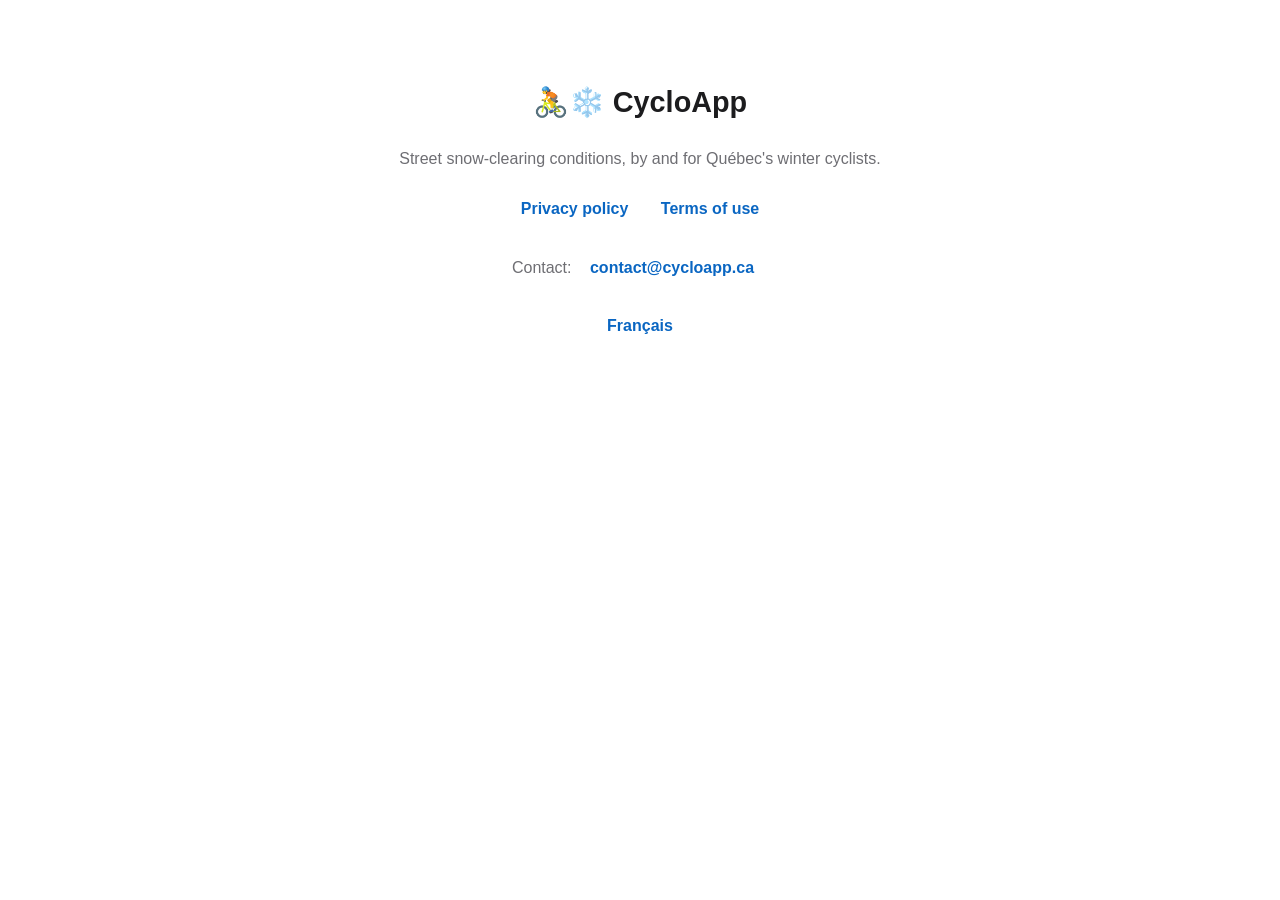
==== en/index.html @ d839ca34 "Renommage CycloApp, version anglaise du site et contact@cycloapp.ca - « Cyclo » → « CycloApp » sur l" ====
<!DOCTYPE html>
<html lang="en">
<head>
<meta charset="utf-8">
<meta name="viewport" content="width=device-width, initial-scale=1">
<title>CycloApp</title>
<link rel="alternate" hreflang="fr" href="https://cycloapp.ca/index.html">
<link rel="alternate" hreflang="en" href="https://cycloapp.ca/en/index.html">
<style>
  body { font-family: -apple-system, BlinkMacSystemFont, "Segoe UI", Roboto, sans-serif;
         max-width: 720px; margin: 0 auto; padding: 60px 20px; color: #1c1c1e; line-height: 1.65; text-align: center; }
  h1 { font-size: 1.8em; }
  p { color: #6e6e73; }
  a { color: #0A66C2; font-weight: 600; text-decoration: none; display: inline-block; margin: 8px 14px; }
</style>
</head>
<body>
<h1>🚴❄️ CycloApp</h1>
<p>Street snow-clearing conditions, by and for Québec's winter cyclists.</p>
<p>
  <a href="privacy.html">Privacy policy</a>
  <a href="terms.html">Terms of use</a>
</p>
<p>Contact: <a href="mailto:contact@cycloapp.ca">contact@cycloapp.ca</a></p>
<p><a href="../index.html">Français</a></p>
</body>
</html>
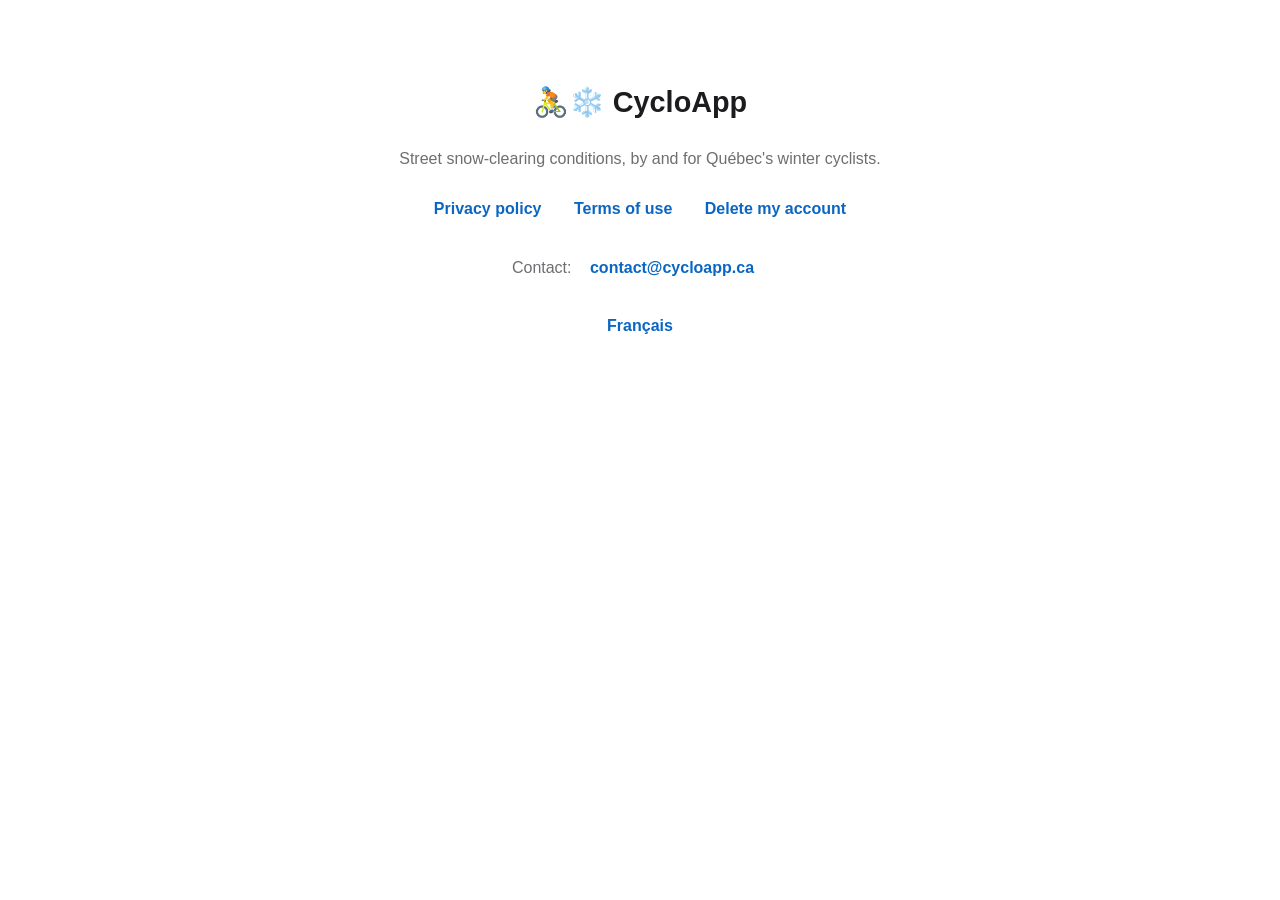
==== commit 6c8f2357: "Page « Supprimer mon compte » (FR/EN), exigence Google Play Google Play demande une URL publique exp" ====
--- a/en/index.html
+++ b/en/index.html
@@ -20,6 +20,7 @@
 <p>
   <a href="privacy.html">Privacy policy</a>
   <a href="terms.html">Terms of use</a>
+  <a href="delete-account.html">Delete my account</a>
 </p>
 <p>Contact: <a href="mailto:contact@cycloapp.ca">contact@cycloapp.ca</a></p>
 <p><a href="../index.html">Français</a></p>
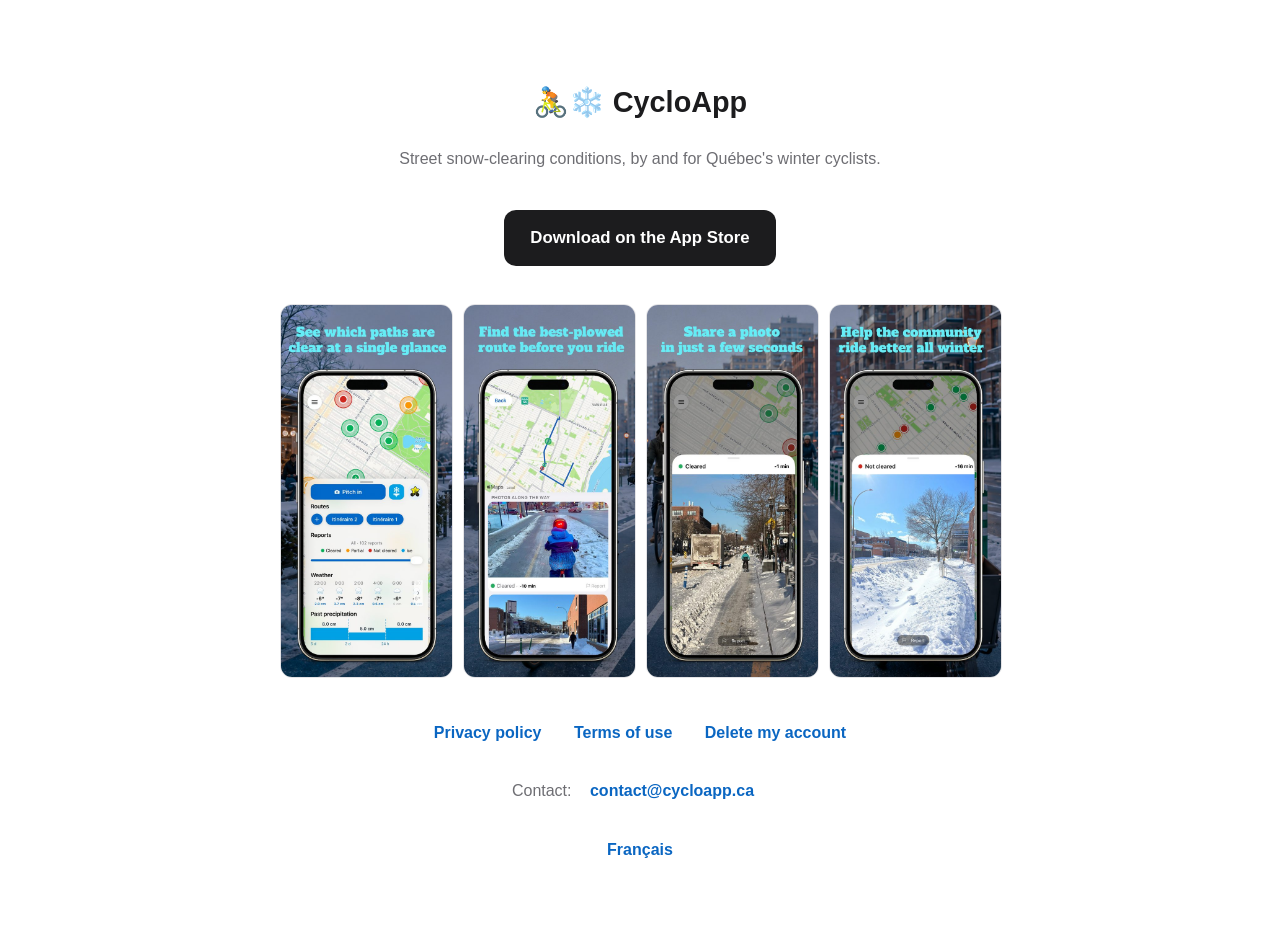
==== commit ac846e7e: "Lien App Store et captures d'écran sur les deux pages d'accueil Bouton « Télécharger sur l'App Store" ====
--- a/en/index.html
+++ b/en/index.html
@@ -12,11 +12,32 @@
   h1 { font-size: 1.8em; }
   p { color: #6e6e73; }
   a { color: #0A66C2; font-weight: 600; text-decoration: none; display: inline-block; margin: 8px 14px; }
+  /* Bouton App Store : noir arrondi, lisible sur mobile comme sur écran large */
+  .appstore { background: #1c1c1e; color: #fff; padding: 14px 26px; border-radius: 12px;
+              font-size: 1.05em; margin: 22px 0 10px; }
+  .appstore:hover { background: #000; }
+  /* Galerie de captures : 4 colonnes sur grand écran... */
+  .captures { display: grid; grid-template-columns: repeat(4, 1fr); gap: 12px; padding: 12px 0 18px; }
+  .captures img { width: 100%; height: auto; border-radius: 12px; border: 1px solid #e3e3e6; }
+  /* ...et une bande qui défile au doigt sur téléphone (les marges négatives
+     annulent le padding du body pour un défilement pleine largeur). */
+  @media (max-width: 600px) {
+    .captures { display: flex; overflow-x: auto; scroll-snap-type: x mandatory;
+                margin: 0 -20px; padding: 12px 20px 18px; }
+    .captures img { flex: 0 0 62%; scroll-snap-align: center; }
+  }
 </style>
 </head>
 <body>
 <h1>🚴❄️ CycloApp</h1>
 <p>Street snow-clearing conditions, by and for Québec's winter cyclists.</p>
+<p><a class="appstore" href="https://apps.apple.com/ca/app/id6787484807">Download on the App Store</a></p>
+<div class="captures">
+  <img src="../images/capture-en-1.jpg" width="552" height="1200" loading="lazy" alt="Map of Montréal showing snow-clearing reports and the day's weather">
+  <img src="../images/capture-en-2.jpg" width="552" height="1200" loading="lazy" alt="A route drawn on the map, with photos taken along the way">
+  <img src="../images/capture-en-3.jpg" width="552" height="1200" loading="lazy" alt="Photo of a cleared bike path, reported a minute ago">
+  <img src="../images/capture-en-4.jpg" width="552" height="1200" loading="lazy" alt="Photo of an uncleared sidewalk after a snowfall">
+</div>
 <p>
   <a href="privacy.html">Privacy policy</a>
   <a href="terms.html">Terms of use</a>
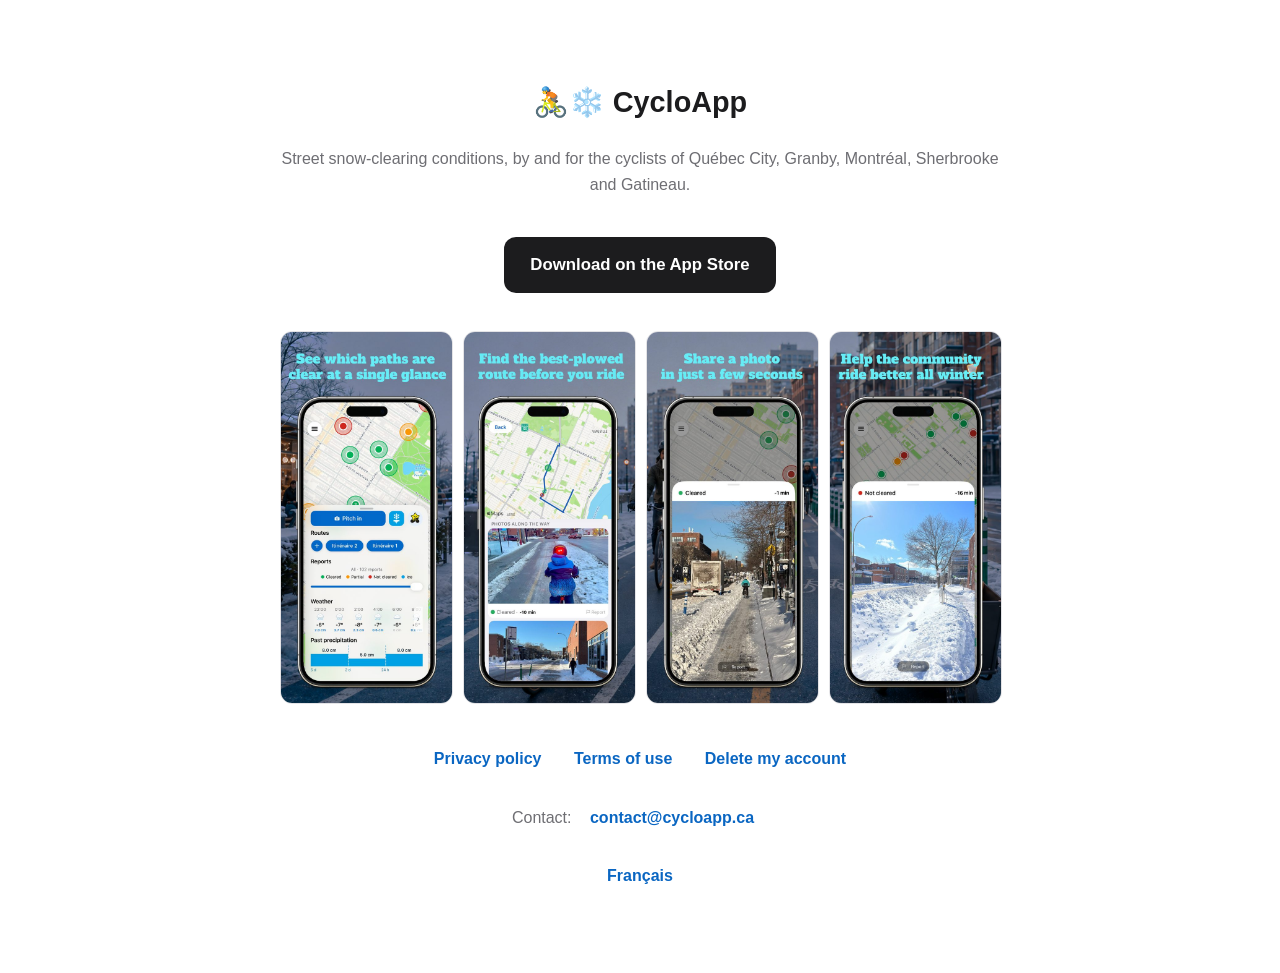
==== commit 2540bcaf: "Sous-titre : nommer les cinq villes desservies « du Québec » devenait ambigu maintenant que l'app co" ====
--- a/en/index.html
+++ b/en/index.html
@@ -30,7 +30,7 @@
 </head>
 <body>
 <h1>🚴❄️ CycloApp</h1>
-<p>Street snow-clearing conditions, by and for Québec's winter cyclists.</p>
+<p>Street snow-clearing conditions, by and for the cyclists of Québec City, Granby, Montréal, Sherbrooke and Gatineau.</p>
 <p><a class="appstore" href="https://apps.apple.com/ca/app/id6787484807">Download on the App Store</a></p>
 <div class="captures">
   <img src="../images/capture-en-1.jpg" width="552" height="1200" loading="lazy" alt="Map of Montréal showing snow-clearing reports and the day's weather">
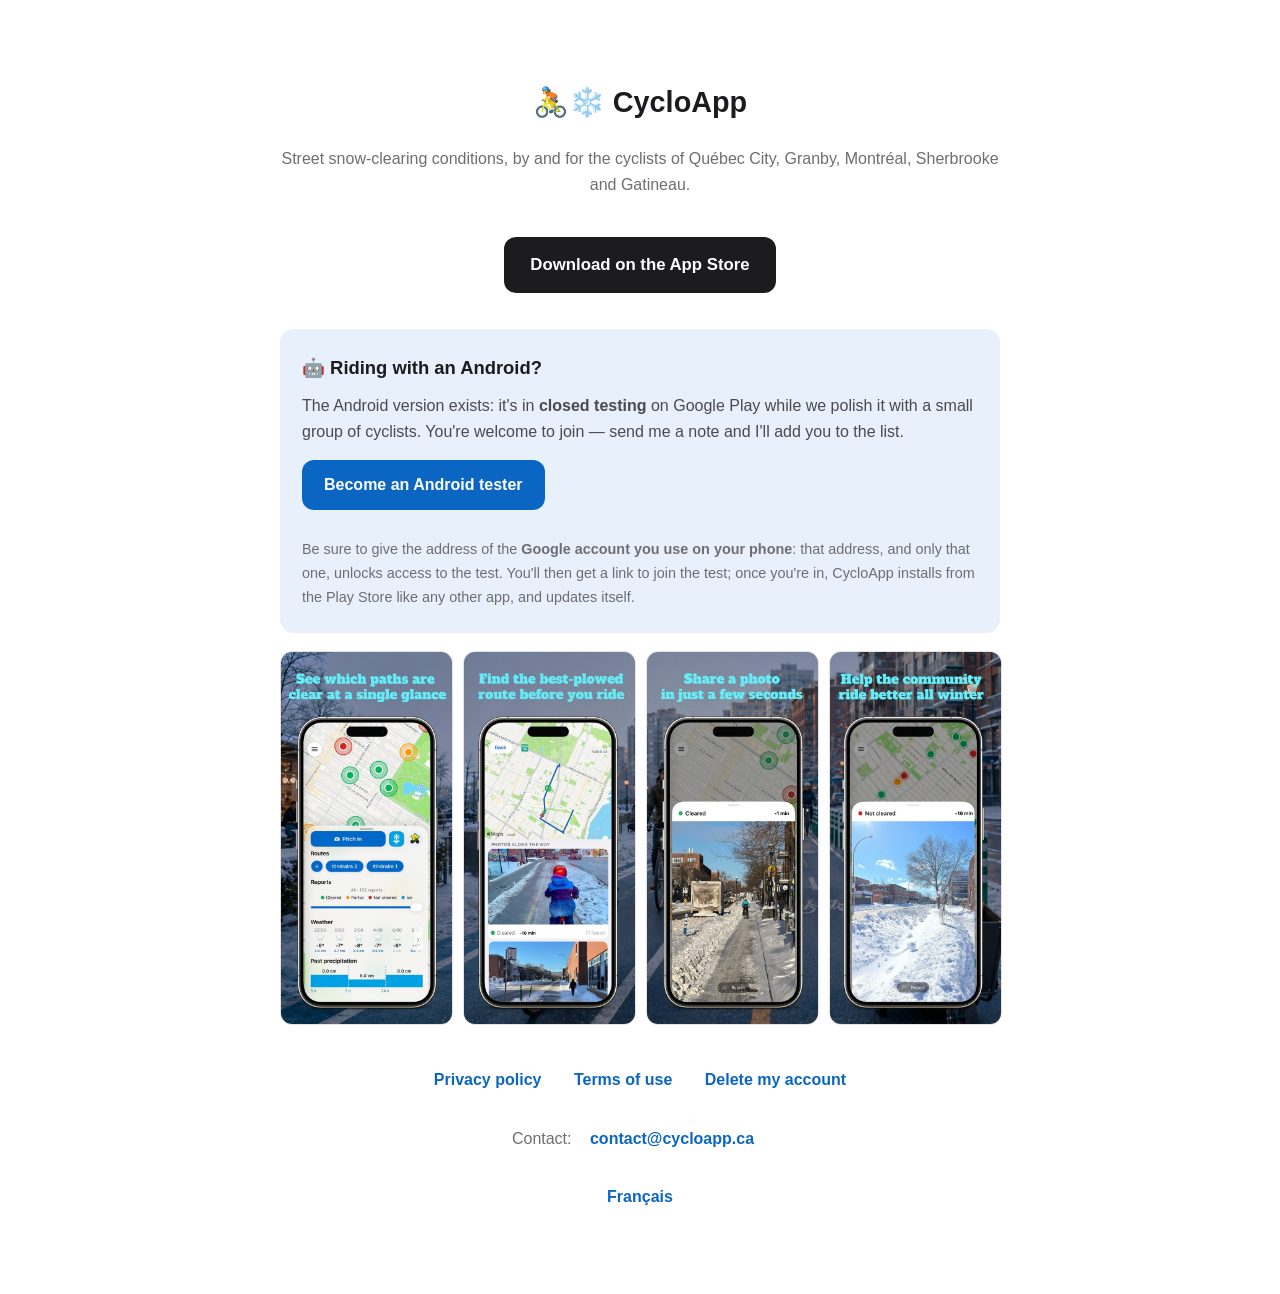
==== commit 88bffdaa: "Accueil : section « Android » pour recruter les testeurs (FR/EN) Un visiteur sur Android ne voyait q" ====
--- a/en/index.html
+++ b/en/index.html
@@ -16,6 +16,18 @@
   .appstore { background: #1c1c1e; color: #fff; padding: 14px 26px; border-radius: 12px;
               font-size: 1.05em; margin: 22px 0 10px; }
   .appstore:hover { background: #000; }
+  /* Bloc « Android » : l'app n'est pas encore publique sur Google Play (test
+     fermé). Google n'envoie AUCUNE invitation automatique : on recueille ici
+     l'adresse du compte Google, qui est ajoutée à la liste des testeurs, et
+     le lien de participation part ensuite à la main. */
+  .android { background: #E8F0FB; border-radius: 14px; padding: 24px 22px 10px;
+             margin: 26px 0 6px; text-align: left; }
+  .android h2 { font-size: 1.15em; margin: 0 0 10px; }
+  .android p { margin: 0 0 14px; color: #4a4a4f; }
+  .android .cta { background: #0A66C2; color: #fff; padding: 12px 22px;
+                  border-radius: 12px; margin: 0 0 14px; }
+  .android .cta:hover { background: #08529c; }
+  .android .fine { font-size: 0.9em; color: #6e6e73; }
   /* Galerie de captures : 4 colonnes sur grand écran... */
   .captures { display: grid; grid-template-columns: repeat(4, 1fr); gap: 12px; padding: 12px 0 18px; }
   .captures img { width: 100%; height: auto; border-radius: 12px; border: 1px solid #e3e3e6; }
@@ -32,6 +44,12 @@
 <h1>🚴❄️ CycloApp</h1>
 <p>Street snow-clearing conditions, by and for the cyclists of Québec City, Granby, Montréal, Sherbrooke and Gatineau.</p>
 <p><a class="appstore" href="https://apps.apple.com/ca/app/id6787484807">Download on the App Store</a></p>
+<section class="android">
+  <h2>🤖 Riding with an Android?</h2>
+  <p>The Android version exists: it's in <strong>closed testing</strong> on Google Play while we polish it with a small group of cyclists. You're welcome to join — send me a note and I'll add you to the list.</p>
+  <p><a class="cta" href="mailto:contact@cycloapp.ca?subject=Android%20tester%20—%20CycloApp&amp;body=Hi!%0A%0AI'd%20like%20to%20try%20CycloApp%20on%20Android.%0A%0AMy%20Google%20account%20address%20(the%20one%20I%20use%20on%20my%20phone):%20%0A%0AThanks!">Become an Android tester</a></p>
+  <p class="fine">Be sure to give the address of the <strong>Google account you use on your phone</strong>: that address, and only that one, unlocks access to the test. You'll then get a link to join the test; once you're in, CycloApp installs from the Play&nbsp;Store like any other app, and updates itself.</p>
+</section>
 <div class="captures">
   <img src="../images/capture-en-1.jpg" width="552" height="1200" loading="lazy" alt="Map of Montréal showing snow-clearing reports and the day's weather">
   <img src="../images/capture-en-2.jpg" width="552" height="1200" loading="lazy" alt="A route drawn on the map, with photos taken along the way">
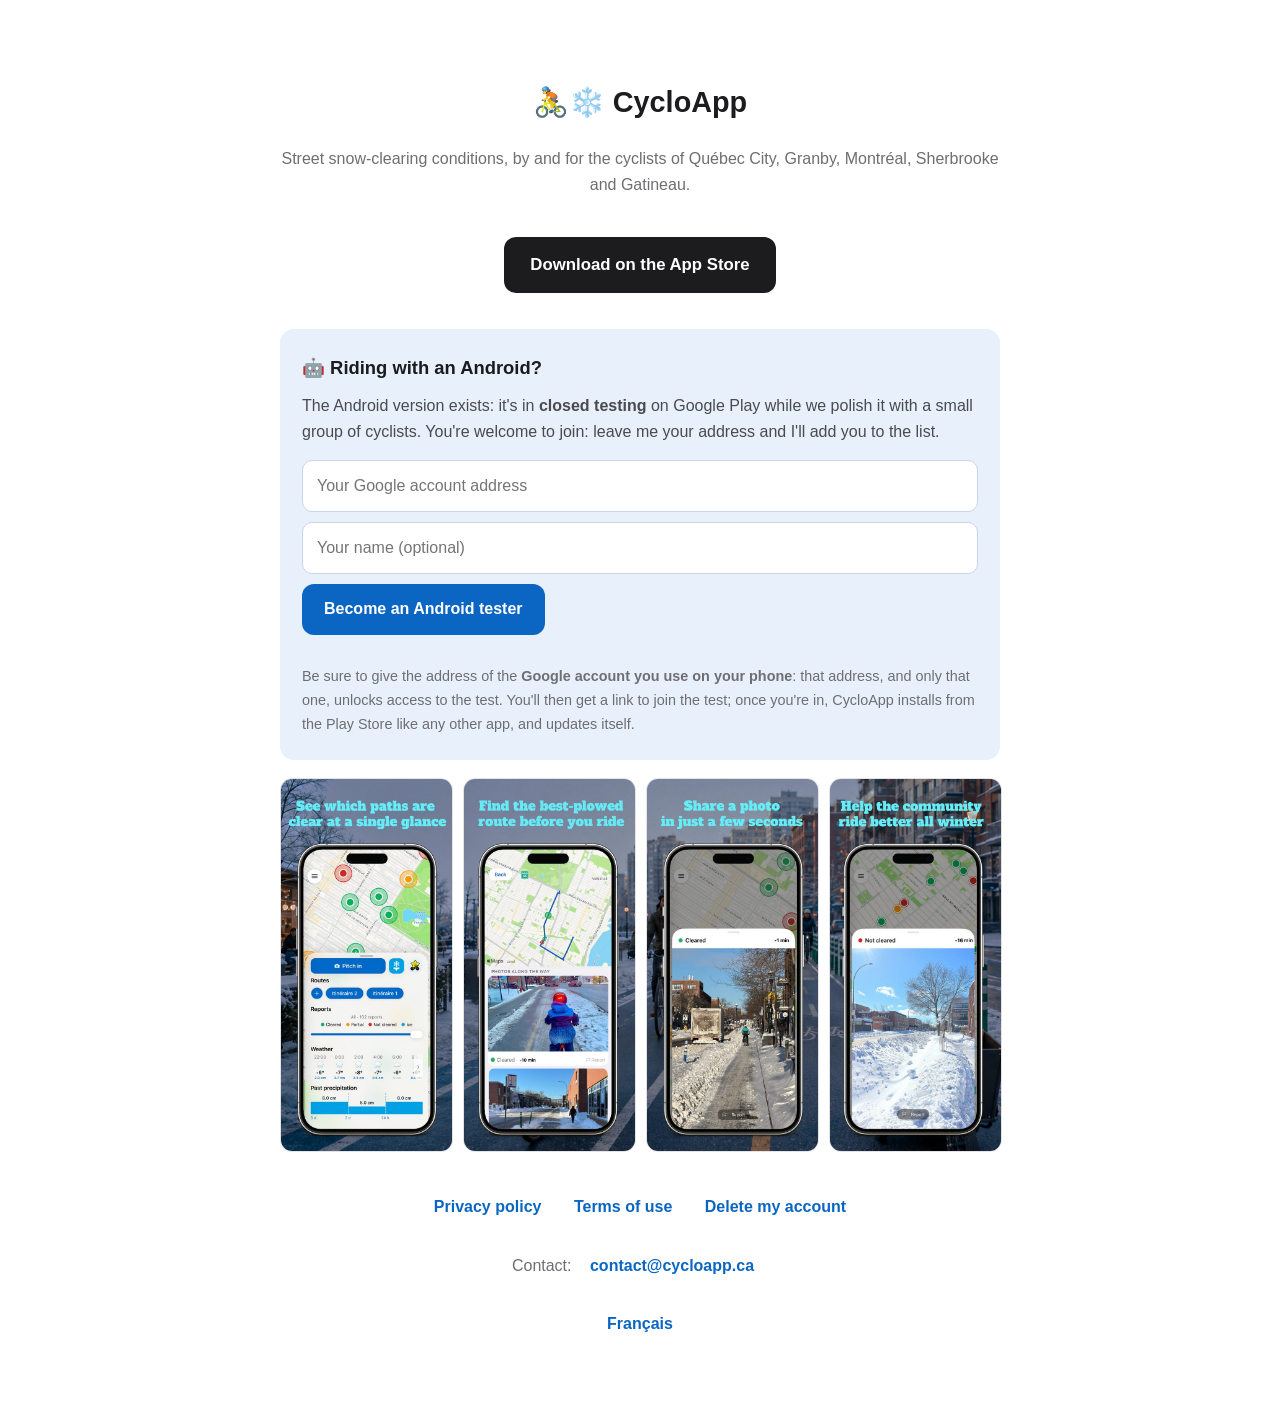
==== commit 1193b2e6: "Section Android : un vrai formulaire au lieu du mailto (FR/EN) Le mailto obligeait le visiteur à ouv" ====
--- a/en/index.html
+++ b/en/index.html
@@ -28,6 +28,20 @@
                   border-radius: 12px; margin: 0 0 14px; }
   .android .cta:hover { background: #08529c; }
   .android .fine { font-size: 0.9em; color: #6e6e73; }
+  .android form { margin: 0 0 6px; }
+  .android input { font: inherit; width: 100%; box-sizing: border-box; padding: 12px 14px;
+                   border: 1px solid #c9d6e8; border-radius: 10px; background: #fff;
+                   color: #1c1c1e; margin-bottom: 10px; }
+  .android input:focus { outline: 2px solid #0A66C2; outline-offset: 1px; border-color: #0A66C2; }
+  .android button { font: inherit; font-weight: 600; cursor: pointer; border: 0;
+                    background: #0A66C2; color: #fff; padding: 12px 22px; border-radius: 12px; }
+  .android button:hover { background: #08529c; }
+  .android button[disabled] { background: #8fb4dc; cursor: default; }
+  /* Piège à robots : invisible et hors du parcours au clavier. */
+  .android .piege { position: absolute; left: -9999px; width: 1px; height: 1px; overflow: hidden; }
+  .android .etat { margin: 12px 0 0; font-size: 0.95em; min-height: 1.2em; }
+  .android .etat.ok { color: #1a7f3c; font-weight: 600; }
+  .android .etat.ko { color: #b3261e; font-weight: 600; }
   /* Galerie de captures : 4 colonnes sur grand écran... */
   .captures { display: grid; grid-template-columns: repeat(4, 1fr); gap: 12px; padding: 12px 0 18px; }
   .captures img { width: 100%; height: auto; border-radius: 12px; border: 1px solid #e3e3e6; }
@@ -46,8 +60,15 @@
 <p><a class="appstore" href="https://apps.apple.com/ca/app/id6787484807">Download on the App Store</a></p>
 <section class="android">
   <h2>🤖 Riding with an Android?</h2>
-  <p>The Android version exists: it's in <strong>closed testing</strong> on Google Play while we polish it with a small group of cyclists. You're welcome to join — send me a note and I'll add you to the list.</p>
-  <p><a class="cta" href="mailto:contact@cycloapp.ca?subject=Android%20tester%20—%20CycloApp&amp;body=Hi!%0A%0AI'd%20like%20to%20try%20CycloApp%20on%20Android.%0A%0AMy%20Google%20account%20address%20(the%20one%20I%20use%20on%20my%20phone):%20%0A%0AThanks!">Become an Android tester</a></p>
+  <p>The Android version exists: it's in <strong>closed testing</strong> on Google Play while we polish it with a small group of cyclists. You're welcome to join: leave me your address and I'll add you to the list.</p>
+  <form id="form-android">
+    <label class="piege" aria-hidden="true">Do not fill<input name="site" tabindex="-1" autocomplete="off"></label>
+    <input name="courriel" type="email" required autocomplete="email" inputmode="email"
+           placeholder="Your Google account address" aria-label="Google account address">
+    <input name="nom" type="text" autocomplete="name" placeholder="Your name (optional)" aria-label="Your name (optional)">
+    <button type="submit">Become an Android tester</button>
+  </form>
+  <p class="etat" id="etat-android" role="status" aria-live="polite"></p>
   <p class="fine">Be sure to give the address of the <strong>Google account you use on your phone</strong>: that address, and only that one, unlocks access to the test. You'll then get a link to join the test; once you're in, CycloApp installs from the Play&nbsp;Store like any other app, and updates itself.</p>
 </section>
 <div class="captures">
@@ -63,5 +84,47 @@
 </p>
 <p>Contact: <a href="mailto:contact@cycloapp.ca">contact@cycloapp.ca</a></p>
 <p><a href="../index.html">Français</a></p>
+<script>var T = {
+  langue: 'en',
+  envoi: 'Sending…',
+  merci: 'Thanks! I\'ll add you to the list and email you the join link.',
+  erreur: 'Sending failed. Write to me directly at <a href="mailto:contact@cycloapp.ca">contact@cycloapp.ca</a>.',
+};</script>
+<script>
+// Formulaire « testeur Android » : envoie l'adresse à une fonction Supabase, qui
+// relaie par courriel (Resend). Aucun secret ici — la clé Supabase publique est
+// celle qui vit déjà dans l'application mobile, prévue pour être publique.
+(function () {
+  var f = document.getElementById('form-android');
+  if (!f) return;
+  var etat = document.getElementById('etat-android');
+  var bouton = f.querySelector('button');
+  f.addEventListener('submit', function (e) {
+    e.preventDefault();
+    etat.className = 'etat';
+    etat.textContent = T.envoi;
+    bouton.disabled = true;
+    fetch('https://mytcxzitmwonqsofaejb.supabase.co/functions/v1/testeur-android', {
+      method: 'POST',
+      headers: { 'Content-Type': 'application/json', Authorization: 'Bearer eyJhbGciOiJIUzI1NiIsInR5cCI6IkpXVCJ9.eyJpc3MiOiJzdXBhYmFzZSIsInJlZiI6Im15dGN4eml0bXdvbnFzb2ZhZWpiIiwicm9sZSI6ImFub24iLCJpYXQiOjE3ODMxMTUxMTcsImV4cCI6MjA5ODY5MTExN30.28V3aHmAVC2NcirzBsy_A2_iogd11ioGiTIrTTyc6nU', apikey: 'eyJhbGciOiJIUzI1NiIsInR5cCI6IkpXVCJ9.eyJpc3MiOiJzdXBhYmFzZSIsInJlZiI6Im15dGN4eml0bXdvbnFzb2ZhZWpiIiwicm9sZSI6ImFub24iLCJpYXQiOjE3ODMxMTUxMTcsImV4cCI6MjA5ODY5MTExN30.28V3aHmAVC2NcirzBsy_A2_iogd11ioGiTIrTTyc6nU' },
+      body: JSON.stringify({
+        courriel: f.courriel.value, nom: f.nom.value, site: f.site.value, langue: T.langue,
+      }),
+    })
+      .then(function (r) { return r.json().then(function (j) { return { ok: r.ok, j: j }; }); })
+      .then(function (res) {
+        if (!res.ok || !res.j.ok) throw new Error('refus');
+        etat.className = 'etat ok';
+        etat.textContent = T.merci;
+        f.reset();
+      })
+      .catch(function () {
+        etat.className = 'etat ko';
+        etat.innerHTML = T.erreur;
+        bouton.disabled = false;
+      });
+  });
+})();
+</script>
 </body>
 </html>
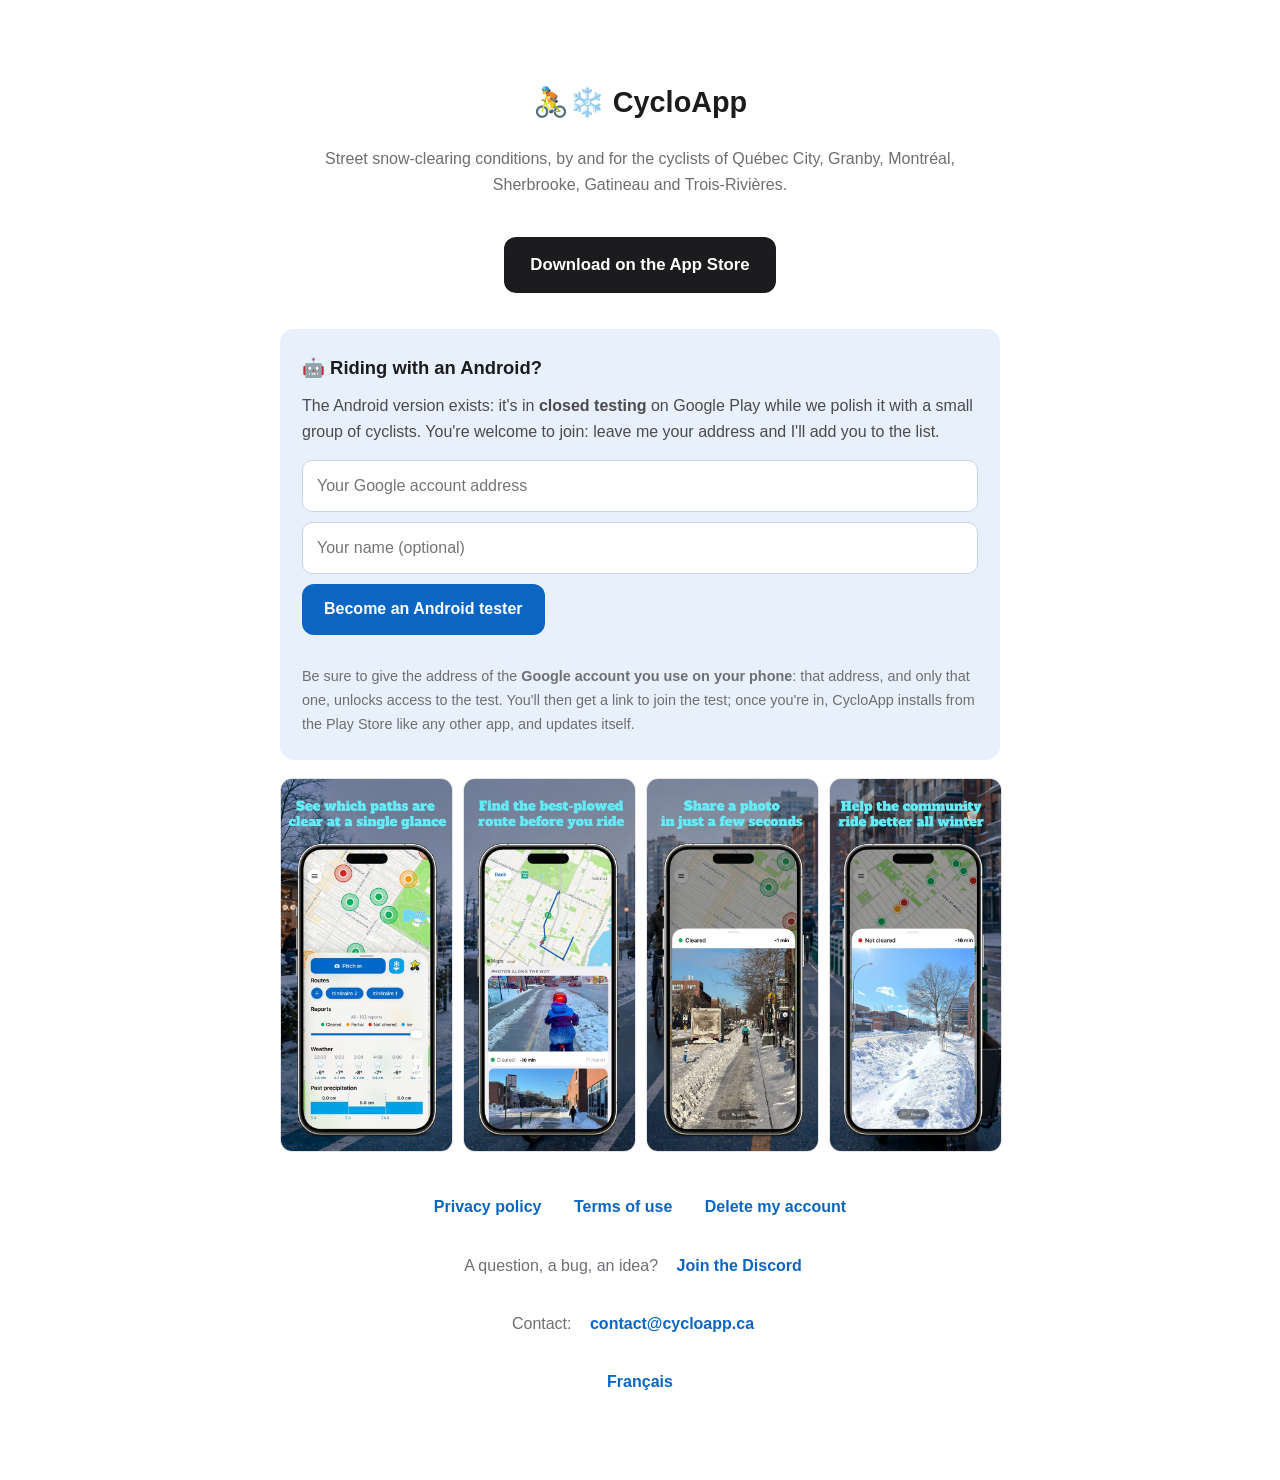
==== commit 9f8aede4: "Accueil : lien vers le Discord et Trois-Rivières dans le sous-titre (FR/EN) Co-Authored-By: Claude O" ====
--- a/en/index.html
+++ b/en/index.html
@@ -56,7 +56,7 @@
 </head>
 <body>
 <h1>🚴❄️ CycloApp</h1>
-<p>Street snow-clearing conditions, by and for the cyclists of Québec City, Granby, Montréal, Sherbrooke and Gatineau.</p>
+<p>Street snow-clearing conditions, by and for the cyclists of Québec City, Granby, Montréal, Sherbrooke, Gatineau and Trois-Rivières.</p>
 <p><a class="appstore" href="https://apps.apple.com/ca/app/id6787484807">Download on the App Store</a></p>
 <section class="android">
   <h2>🤖 Riding with an Android?</h2>
@@ -82,6 +82,7 @@
   <a href="terms.html">Terms of use</a>
   <a href="delete-account.html">Delete my account</a>
 </p>
+<p>A question, a bug, an idea? <a href="https://discord.gg/Rarg3gYZT8">Join the Discord</a></p>
 <p>Contact: <a href="mailto:contact@cycloapp.ca">contact@cycloapp.ca</a></p>
 <p><a href="../index.html">Français</a></p>
 <script>var T = {
